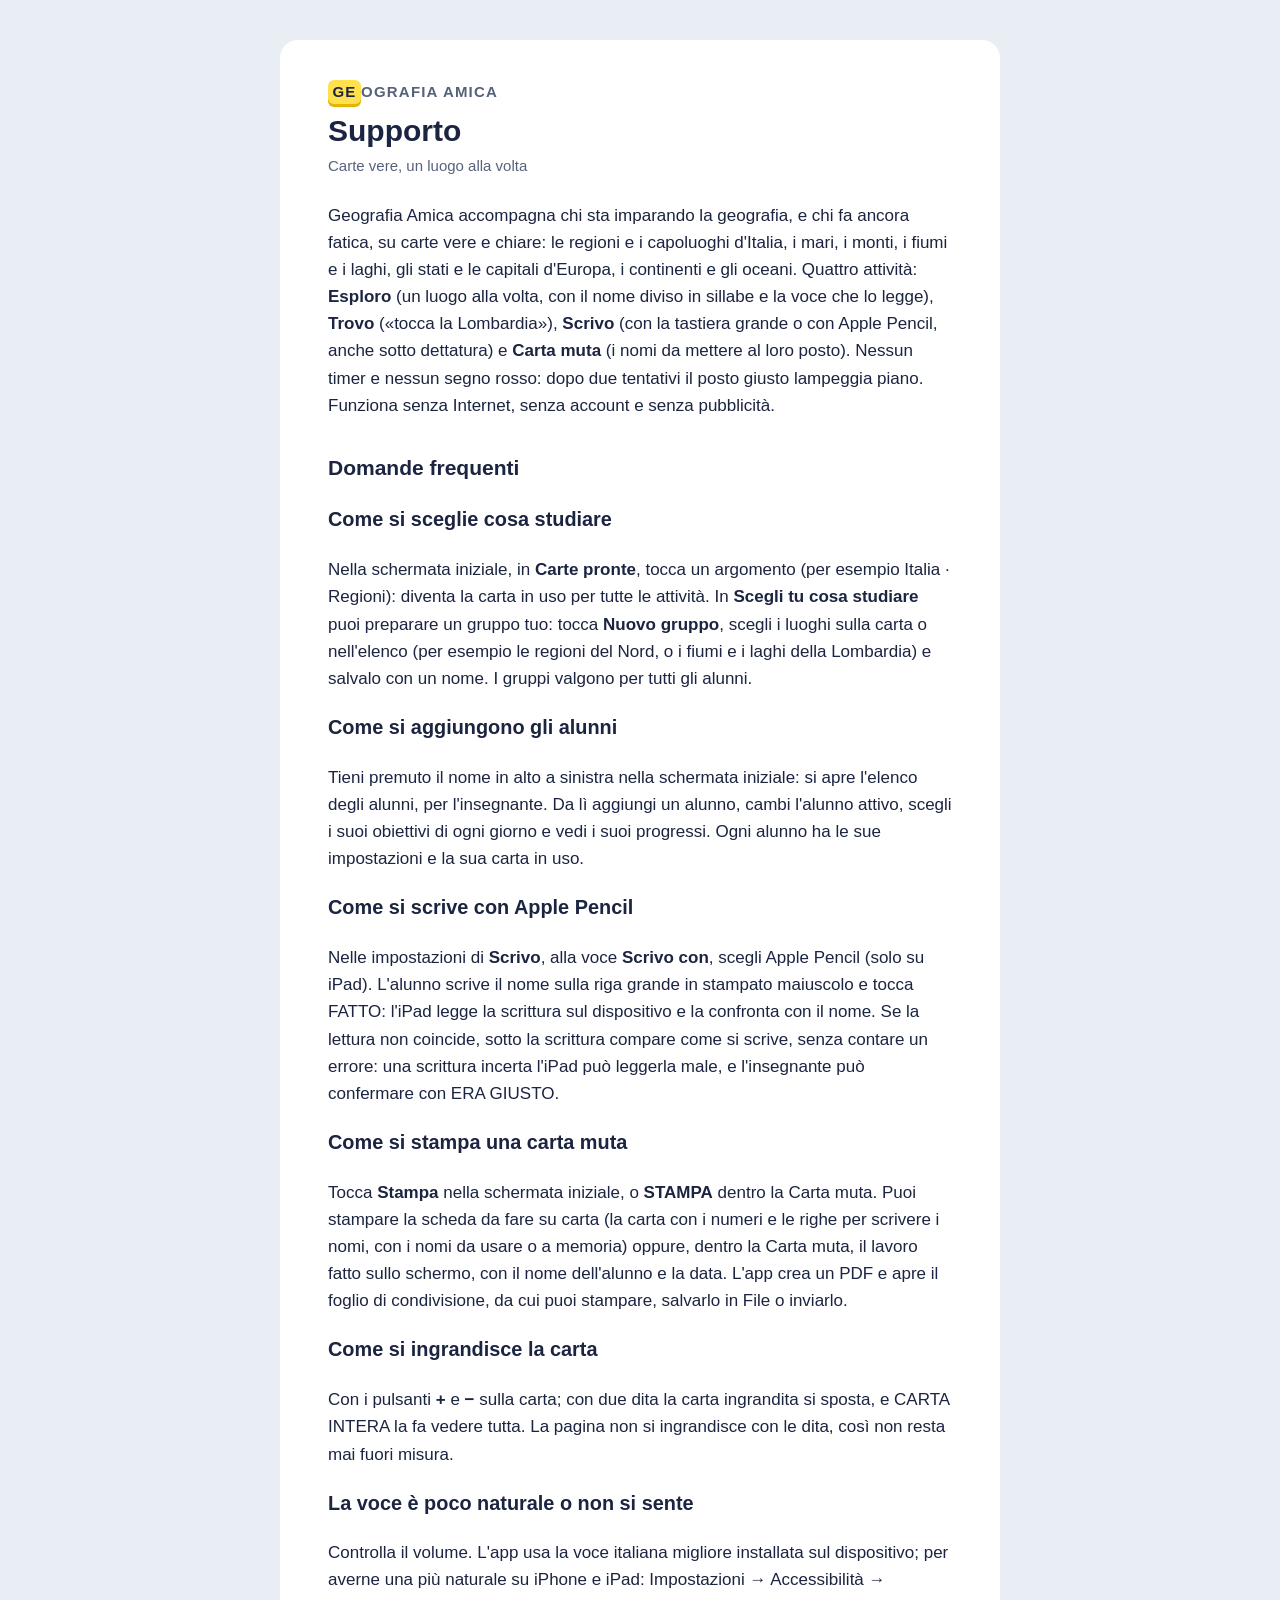
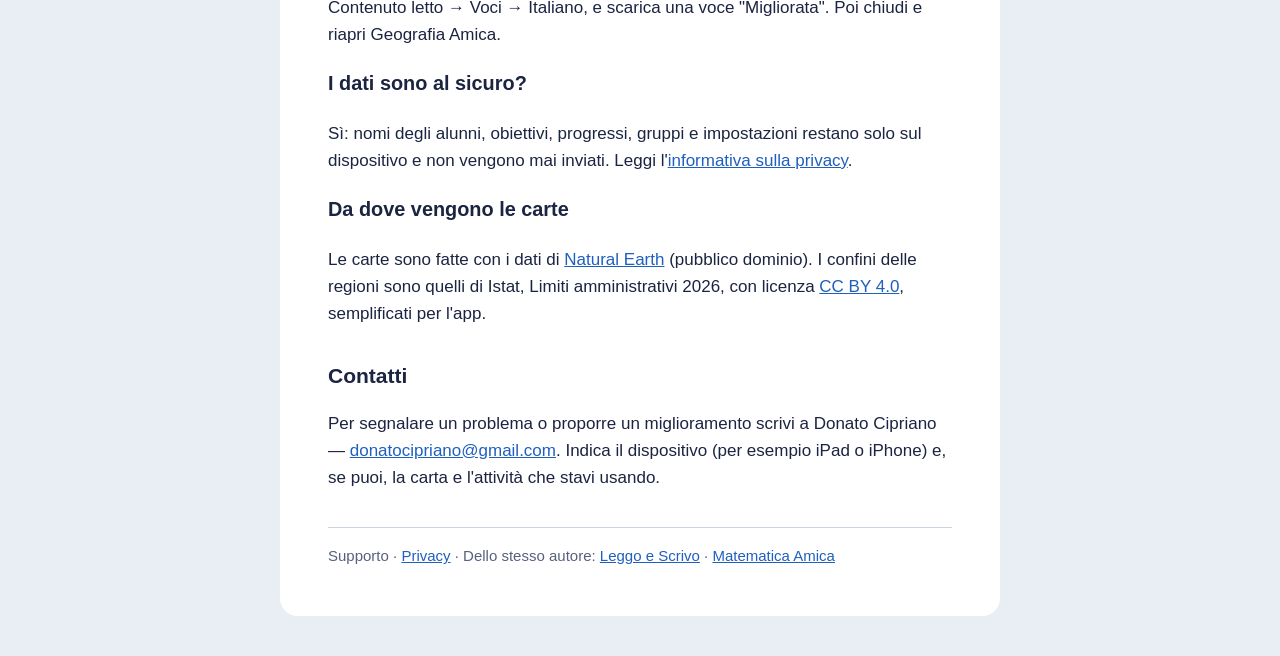
==== index.html @ 62f87521 "Geografia Amica: pagine di supporto e privacy Co-Authored-By: Claude Opus 5.5 <noreply@anthropic.com" ====
<!doctype html>
<html lang="it">
<head>
<meta charset="utf-8">
<meta name="viewport" content="width=device-width, initial-scale=1">
<meta name="color-scheme" content="light dark">
<title>Geografia Amica — Supporto</title>
<meta name="description" content="Geografia Amica: regioni, capoluoghi, fiumi, monti, stati d'Europa e continenti su carte vere. Aiuto e contatti.">
<link rel="stylesheet" href="style.css">
</head>
<body>
<main>
  <p class="brand"><b>GE</b>OGRAFIA AMICA</p>
  <h1>Supporto</h1>
  <p class="updated">Carte vere, un luogo alla volta</p>

  <p>Geografia Amica accompagna chi sta imparando la geografia, e chi fa ancora fatica, su carte vere e chiare:
  le regioni e i capoluoghi d'Italia, i mari, i monti, i fiumi e i laghi, gli stati e le capitali d'Europa,
  i continenti e gli oceani. Quattro attività: <strong>Esploro</strong> (un luogo alla volta, con il nome diviso in sillabe
  e la voce che lo legge), <strong>Trovo</strong> («tocca la Lombardia»), <strong>Scrivo</strong> (con la tastiera grande o con
  Apple Pencil, anche sotto dettatura) e <strong>Carta muta</strong> (i nomi da mettere al loro posto). Nessun timer e nessun
  segno rosso: dopo due tentativi il posto giusto lampeggia piano. Funziona senza Internet, senza account e senza pubblicità.</p>

  <h2>Domande frequenti</h2>

  <h3>Come si sceglie cosa studiare</h3>
  <p>Nella schermata iniziale, in <strong>Carte pronte</strong>, tocca un argomento (per esempio Italia · Regioni): diventa
  la carta in uso per tutte le attività. In <strong>Scegli tu cosa studiare</strong> puoi preparare un gruppo tuo: tocca
  <strong>Nuovo gruppo</strong>, scegli i luoghi sulla carta o nell'elenco (per esempio le regioni del Nord, o i fiumi e i laghi
  della Lombardia) e salvalo con un nome. I gruppi valgono per tutti gli alunni.</p>

  <h3>Come si aggiungono gli alunni</h3>
  <p>Tieni premuto il nome in alto a sinistra nella schermata iniziale: si apre l'elenco degli alunni, per l'insegnante.
  Da lì aggiungi un alunno, cambi l'alunno attivo, scegli i suoi obiettivi di ogni giorno e vedi i suoi progressi.
  Ogni alunno ha le sue impostazioni e la sua carta in uso.</p>

  <h3>Come si scrive con Apple Pencil</h3>
  <p>Nelle impostazioni di <strong>Scrivo</strong>, alla voce <strong>Scrivo con</strong>, scegli Apple Pencil (solo su iPad).
  L'alunno scrive il nome sulla riga grande in stampato maiuscolo e tocca FATTO: l'iPad legge la scrittura sul dispositivo
  e la confronta con il nome. Se la lettura non coincide, sotto la scrittura compare come si scrive, senza contare un errore:
  una scrittura incerta l'iPad può leggerla male, e l'insegnante può confermare con ERA GIUSTO.</p>

  <h3>Come si stampa una carta muta</h3>
  <p>Tocca <strong>Stampa</strong> nella schermata iniziale, o <strong>STAMPA</strong> dentro la Carta muta. Puoi stampare la
  scheda da fare su carta (la carta con i numeri e le righe per scrivere i nomi, con i nomi da usare o a memoria) oppure,
  dentro la Carta muta, il lavoro fatto sullo schermo, con il nome dell'alunno e la data. L'app crea un PDF e apre il foglio
  di condivisione, da cui puoi stampare, salvarlo in File o inviarlo.</p>

  <h3>Come si ingrandisce la carta</h3>
  <p>Con i pulsanti <strong>+</strong> e <strong>−</strong> sulla carta; con due dita la carta ingrandita si sposta, e
  CARTA INTERA la fa vedere tutta. La pagina non si ingrandisce con le dita, così non resta mai fuori misura.</p>

  <h3>La voce è poco naturale o non si sente</h3>
  <p>Controlla il volume. L'app usa la voce italiana migliore installata sul dispositivo; per averne una più naturale su iPhone e iPad:
  Impostazioni → Accessibilità → Contenuto letto → Voci → Italiano, e scarica una voce "Migliorata".
  Poi chiudi e riapri Geografia Amica.</p>

  <h3>I dati sono al sicuro?</h3>
  <p>Sì: nomi degli alunni, obiettivi, progressi, gruppi e impostazioni restano solo sul dispositivo e non vengono mai inviati.
  Leggi l'<a href="privacy.html">informativa sulla privacy</a>.</p>

  <h3>Da dove vengono le carte</h3>
  <p>Le carte sono fatte con i dati di <a href="https://www.naturalearthdata.com/">Natural Earth</a> (pubblico dominio).
  I confini delle regioni sono quelli di Istat, Limiti amministrativi 2026, con licenza
  <a href="https://creativecommons.org/licenses/by/4.0/deed.it">CC BY 4.0</a>, semplificati per l'app.</p>

  <h2>Contatti</h2>
  <p>Per segnalare un problema o proporre un miglioramento scrivi a Donato Cipriano —
  <a href="mailto:donatocipriano@gmail.com">donatocipriano@gmail.com</a>.
  Indica il dispositivo (per esempio iPad o iPhone) e, se puoi, la carta e l'attività che stavi usando.</p>

  <nav>Supporto · <a href="privacy.html">Privacy</a> · Dello stesso autore:
  <a href="https://doncip82.github.io/leggo-e-scrivo/">Leggo e Scrivo</a> ·
  <a href="https://doncip82.github.io/leggo-e-scrivo/matematica-amica/">Matematica Amica</a></nav>
</main>
</body>
</html>
---- style.css ----
/* Stesse tinte dell'app (CLAUDE.md §6), tema chiaro e scuro. Nessuna risorsa esterna. */
:root {
  --bg: #E9EEF5; --sheet: #FFFFFF; --ink: #1B2440; --muted: #56617C; --line: #CBD3E1;
  --mark: #FFE14D; --mark-edge: #E3B400; --link: #1F5FBF;
  color-scheme: light;
}
@media (prefers-color-scheme: dark) {
  :root:not([data-theme="light"]) {
    --bg: #121726; --sheet: #1B2236; --ink: #F1F3F8; --muted: #A7B0C6; --line: #303A55; --link: #86B4FF;
    color-scheme: dark;
  }
}
:root[data-theme="dark"] {
  --bg: #121726; --sheet: #1B2236; --ink: #F1F3F8; --muted: #A7B0C6; --line: #303A55; --link: #86B4FF;
  color-scheme: dark;
}

*, *::before, *::after { box-sizing: border-box; }
html { -webkit-text-size-adjust: 100%; }
body {
  margin: 0; background: var(--bg); color: var(--ink);
  font: 17px/1.6 -apple-system, BlinkMacSystemFont, "Segoe UI", Roboto, Verdana, sans-serif;
}
main {
  max-width: 720px; margin: 24px auto; padding: 28px 16px 36px;
  background: var(--sheet); border-radius: 18px;
}
@media (min-width: 760px) { main { padding: 40px 48px 48px; margin: 40px auto; } }

.brand { margin: 0 0 4px; font-size: 15px; font-weight: 700; letter-spacing: .08em; color: var(--muted); }
.brand b {
  display: inline-block; padding: 0 .3em; border-radius: 6px; color: #1B2440;
  background: var(--mark); box-shadow: 0 3px 0 var(--mark-edge);
}
h1 { margin: 8px 0 4px; font-size: 30px; line-height: 1.25; }
h2 { margin: 32px 0 8px; font-size: 21px; }
.updated { margin: 0 0 24px; color: var(--muted); font-size: 15px; }
.summary {
  margin: 20px 0; padding: 14px 18px; border-left: 5px solid var(--mark-edge);
  background: color-mix(in srgb, var(--mark) 22%, transparent); border-radius: 0 10px 10px 0;
}
ul { padding-left: 1.3em; }
li { margin: 4px 0; }
a { color: var(--link); }
nav { margin-top: 36px; padding-top: 16px; border-top: 1px solid var(--line); font-size: 15px; color: var(--muted); }
.en { margin-top: 36px; padding-top: 8px; border-top: 1px solid var(--line); color: var(--muted); font-size: 15px; }
.en h2 { color: var(--ink); font-size: 18px; }
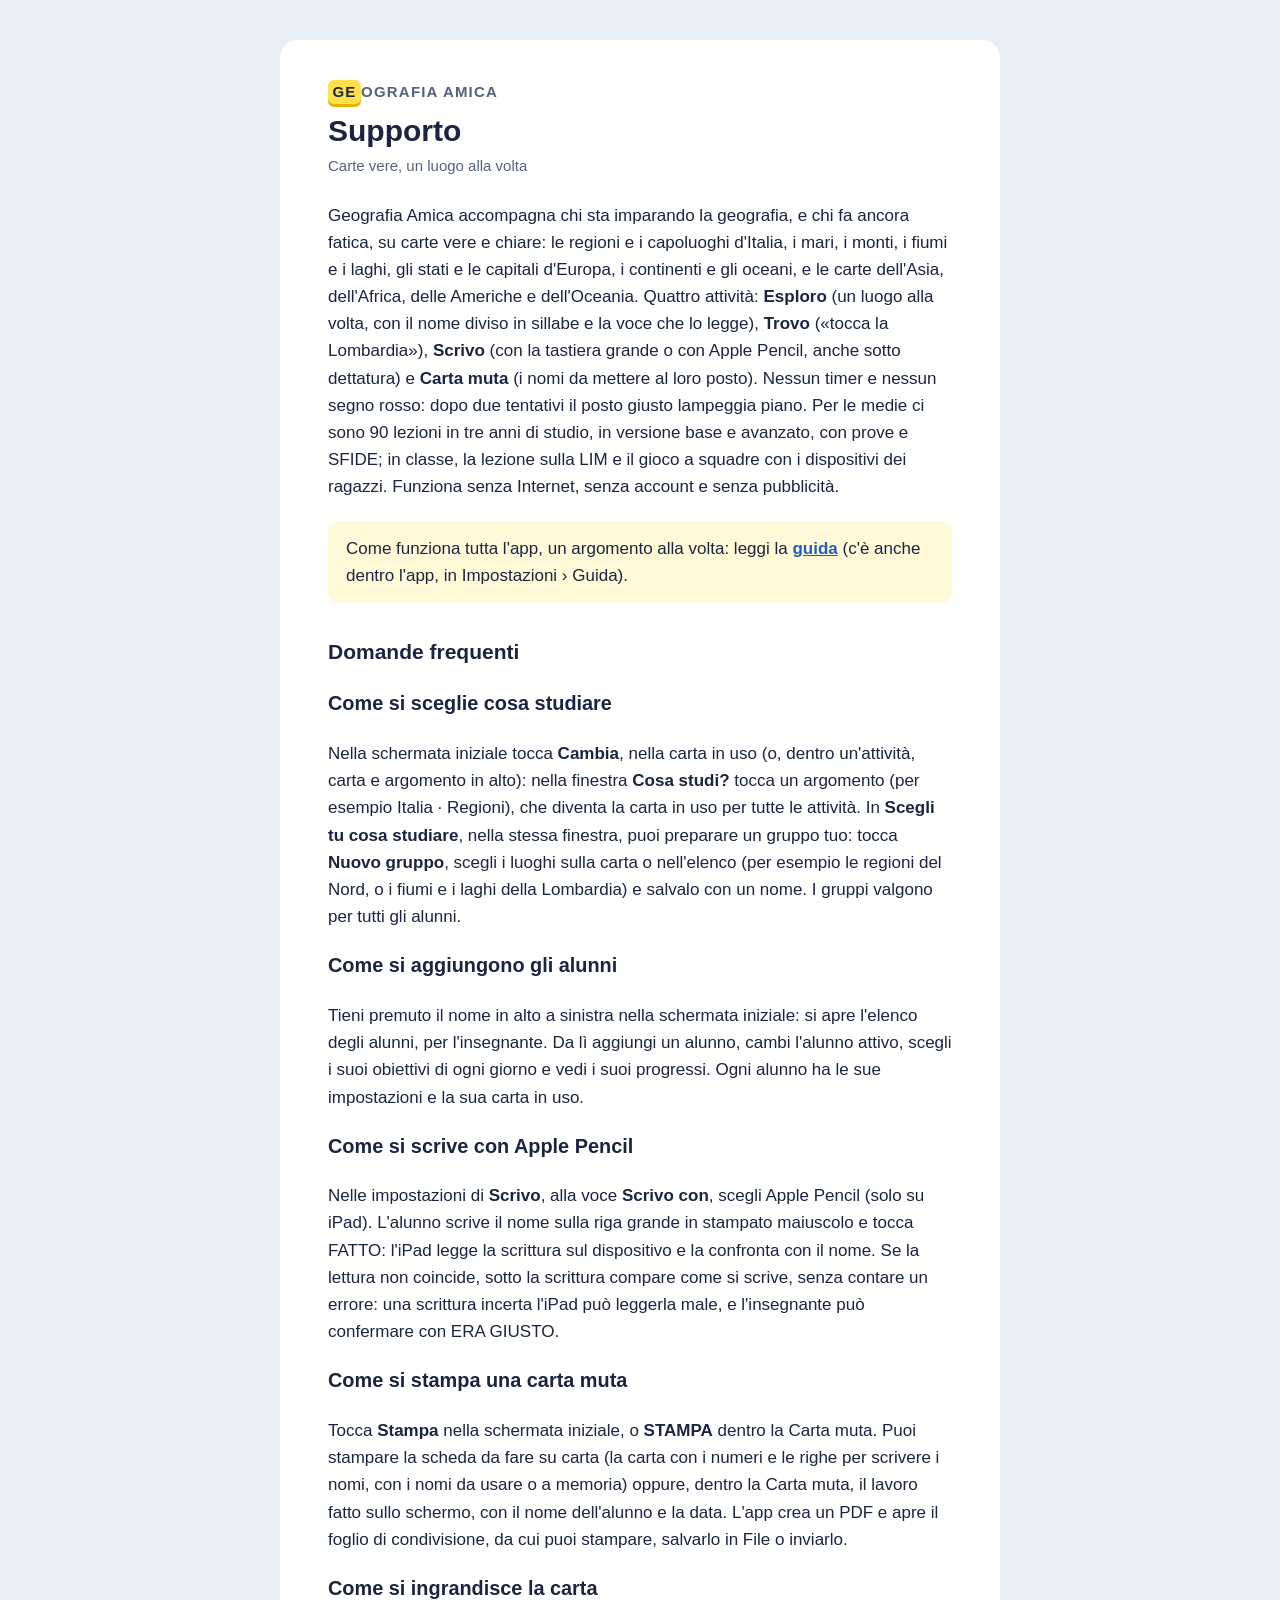
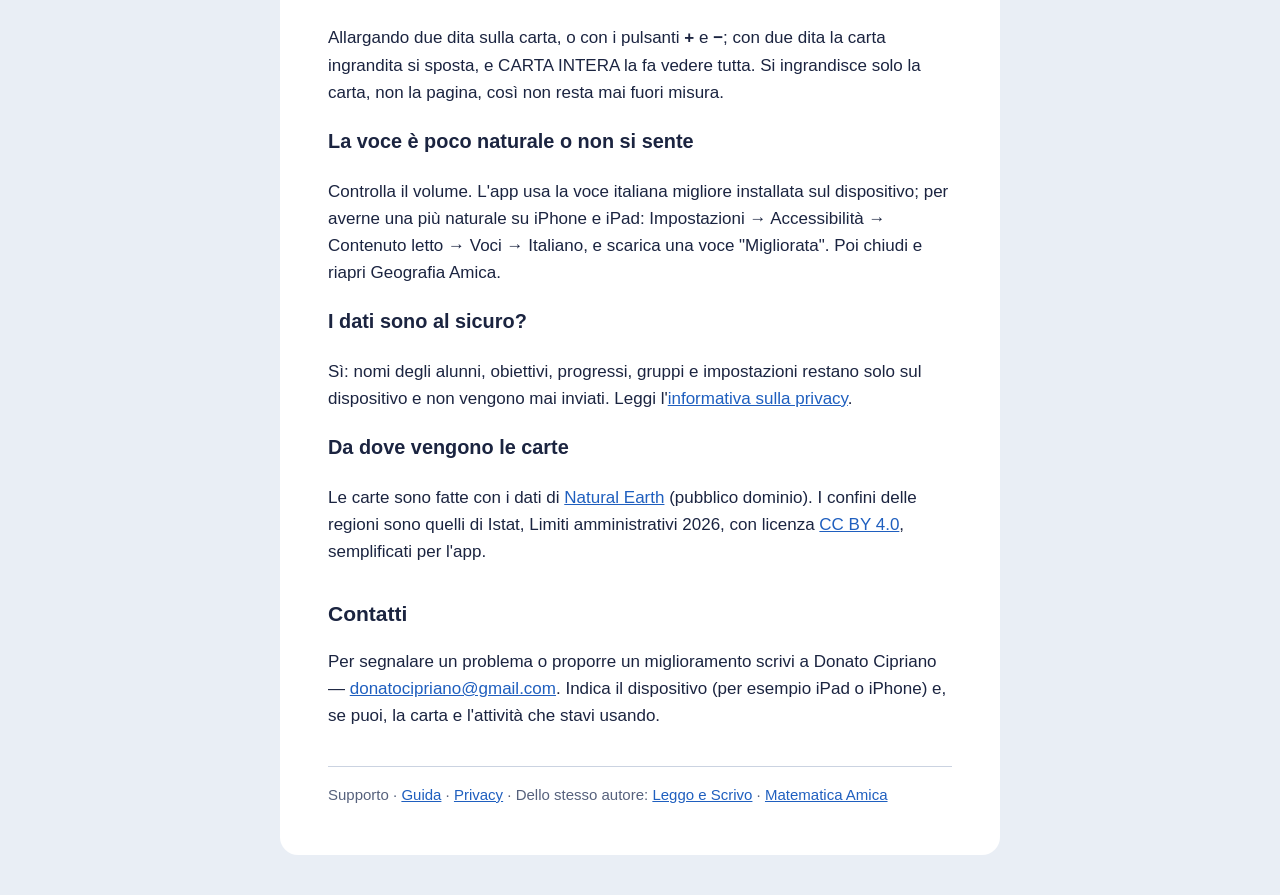
==== commit 3745a648: "Guida dell'app per il prof (guida.html, fatta dalla guida dentro l'app) con le fotografie; supporto " ====
--- a/index.html
+++ b/index.html
@@ -16,16 +16,22 @@
 
   <p>Geografia Amica accompagna chi sta imparando la geografia, e chi fa ancora fatica, su carte vere e chiare:
   le regioni e i capoluoghi d'Italia, i mari, i monti, i fiumi e i laghi, gli stati e le capitali d'Europa,
-  i continenti e gli oceani. Quattro attività: <strong>Esploro</strong> (un luogo alla volta, con il nome diviso in sillabe
+  i continenti e gli oceani, e le carte dell'Asia, dell'Africa, delle Americhe e dell'Oceania. Quattro attività: <strong>Esploro</strong> (un luogo alla volta, con il nome diviso in sillabe
   e la voce che lo legge), <strong>Trovo</strong> («tocca la Lombardia»), <strong>Scrivo</strong> (con la tastiera grande o con
   Apple Pencil, anche sotto dettatura) e <strong>Carta muta</strong> (i nomi da mettere al loro posto). Nessun timer e nessun
-  segno rosso: dopo due tentativi il posto giusto lampeggia piano. Funziona senza Internet, senza account e senza pubblicità.</p>
+  segno rosso: dopo due tentativi il posto giusto lampeggia piano. Per le medie ci sono 90 lezioni in tre anni di studio,
+  in versione base e avanzato, con prove e SFIDE; in classe, la lezione sulla LIM e il gioco a squadre con i dispositivi
+  dei ragazzi. Funziona senza Internet, senza account e senza pubblicità.</p>
+
+  <p class="guide-link">Come funziona tutta l'app, un argomento alla volta: leggi la <a href="guida.html"><strong>guida</strong></a>
+  (c'è anche dentro l'app, in Impostazioni › Guida).</p>
 
   <h2>Domande frequenti</h2>
 
   <h3>Come si sceglie cosa studiare</h3>
-  <p>Nella schermata iniziale, in <strong>Carte pronte</strong>, tocca un argomento (per esempio Italia · Regioni): diventa
-  la carta in uso per tutte le attività. In <strong>Scegli tu cosa studiare</strong> puoi preparare un gruppo tuo: tocca
+  <p>Nella schermata iniziale tocca <strong>Cambia</strong>, nella carta in uso (o, dentro un'attività, carta e argomento in
+  alto): nella finestra <strong>Cosa studi?</strong> tocca un argomento (per esempio Italia · Regioni), che diventa la carta in
+  uso per tutte le attività. In <strong>Scegli tu cosa studiare</strong>, nella stessa finestra, puoi preparare un gruppo tuo: tocca
   <strong>Nuovo gruppo</strong>, scegli i luoghi sulla carta o nell'elenco (per esempio le regioni del Nord, o i fiumi e i laghi
   della Lombardia) e salvalo con un nome. I gruppi valgono per tutti gli alunni.</p>
 
@@ -47,8 +53,8 @@
   di condivisione, da cui puoi stampare, salvarlo in File o inviarlo.</p>
 
   <h3>Come si ingrandisce la carta</h3>
-  <p>Con i pulsanti <strong>+</strong> e <strong>−</strong> sulla carta; con due dita la carta ingrandita si sposta, e
-  CARTA INTERA la fa vedere tutta. La pagina non si ingrandisce con le dita, così non resta mai fuori misura.</p>
+  <p>Allargando due dita sulla carta, o con i pulsanti <strong>+</strong> e <strong>−</strong>; con due dita la carta
+  ingrandita si sposta, e CARTA INTERA la fa vedere tutta. Si ingrandisce solo la carta, non la pagina, così non resta mai fuori misura.</p>
 
   <h3>La voce è poco naturale o non si sente</h3>
   <p>Controlla il volume. L'app usa la voce italiana migliore installata sul dispositivo; per averne una più naturale su iPhone e iPad:
@@ -69,7 +75,7 @@
   <a href="mailto:donatocipriano@gmail.com">donatocipriano@gmail.com</a>.
   Indica il dispositivo (per esempio iPad o iPhone) e, se puoi, la carta e l'attività che stavi usando.</p>
 
-  <nav>Supporto · <a href="privacy.html">Privacy</a> · Dello stesso autore:
+  <nav>Supporto · <a href="guida.html">Guida</a> · <a href="privacy.html">Privacy</a> · Dello stesso autore:
   <a href="https://doncip82.github.io/leggo-e-scrivo/">Leggo e Scrivo</a> ·
   <a href="https://doncip82.github.io/leggo-e-scrivo/matematica-amica/">Matematica Amica</a></nav>
 </main>
--- a/style.css
+++ b/style.css
@@ -45,3 +45,11 @@
 nav { margin-top: 36px; padding-top: 16px; border-top: 1px solid var(--line); font-size: 15px; color: var(--muted); }
 .en { margin-top: 36px; padding-top: 8px; border-top: 1px solid var(--line); color: var(--muted); font-size: 15px; }
 .en h2 { color: var(--ink); font-size: 18px; }
+/* La guida (guida.html): l'indice e le fotografie delle schermate */
+nav.toc { margin: 16px 0 8px; padding: 0; border: 0; font-size: 16px; color: var(--ink); }
+nav.toc ol { margin: 0; padding-left: 1.4em; }
+@media (min-width: 620px) { nav.toc ol { columns: 2; column-gap: 32px; } }
+figure { margin: 18px 0 26px; }
+figure img { display: block; width: 100%; height: auto; border-radius: 12px; border: 1px solid var(--line); }
+figcaption { margin-top: 6px; font-size: 14px; color: var(--muted); }
+.guide-link { margin: 20px 0; padding: 14px 18px; border-radius: 12px; background: color-mix(in srgb, var(--mark) 22%, transparent); }
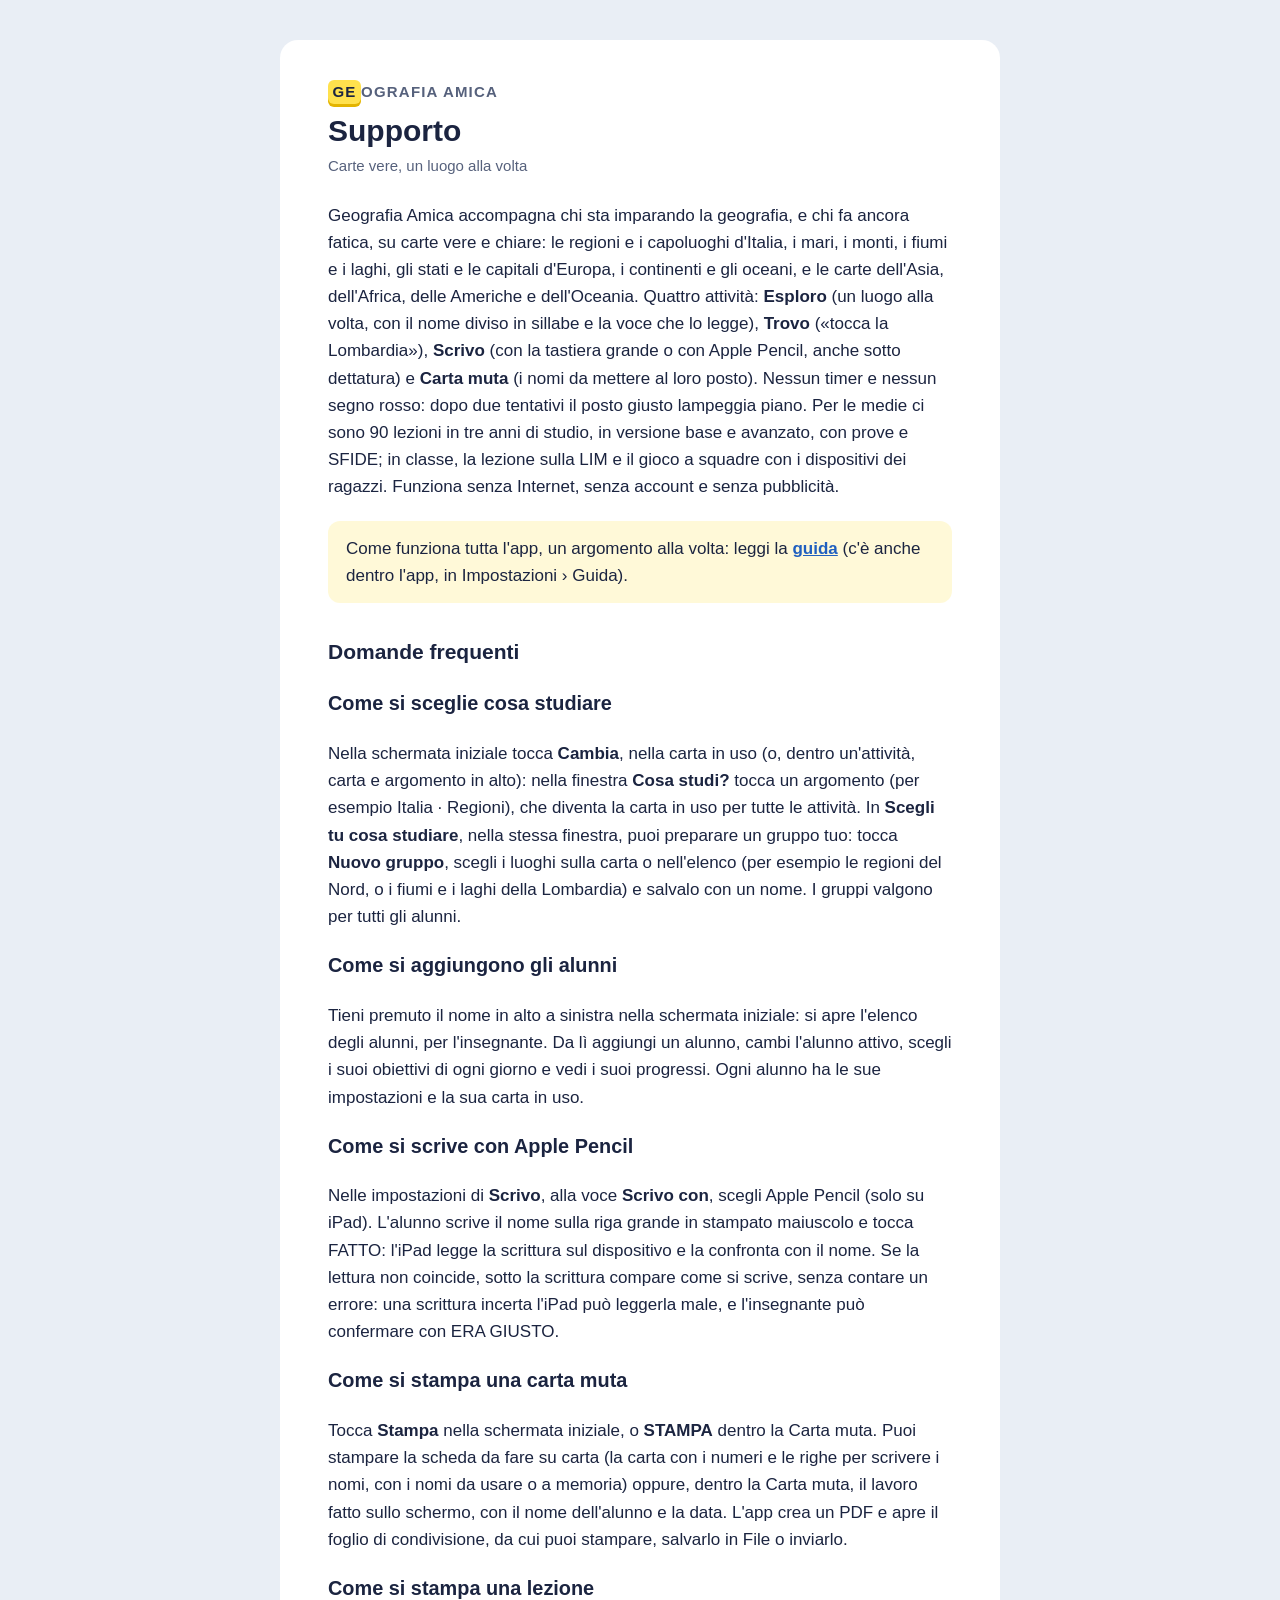
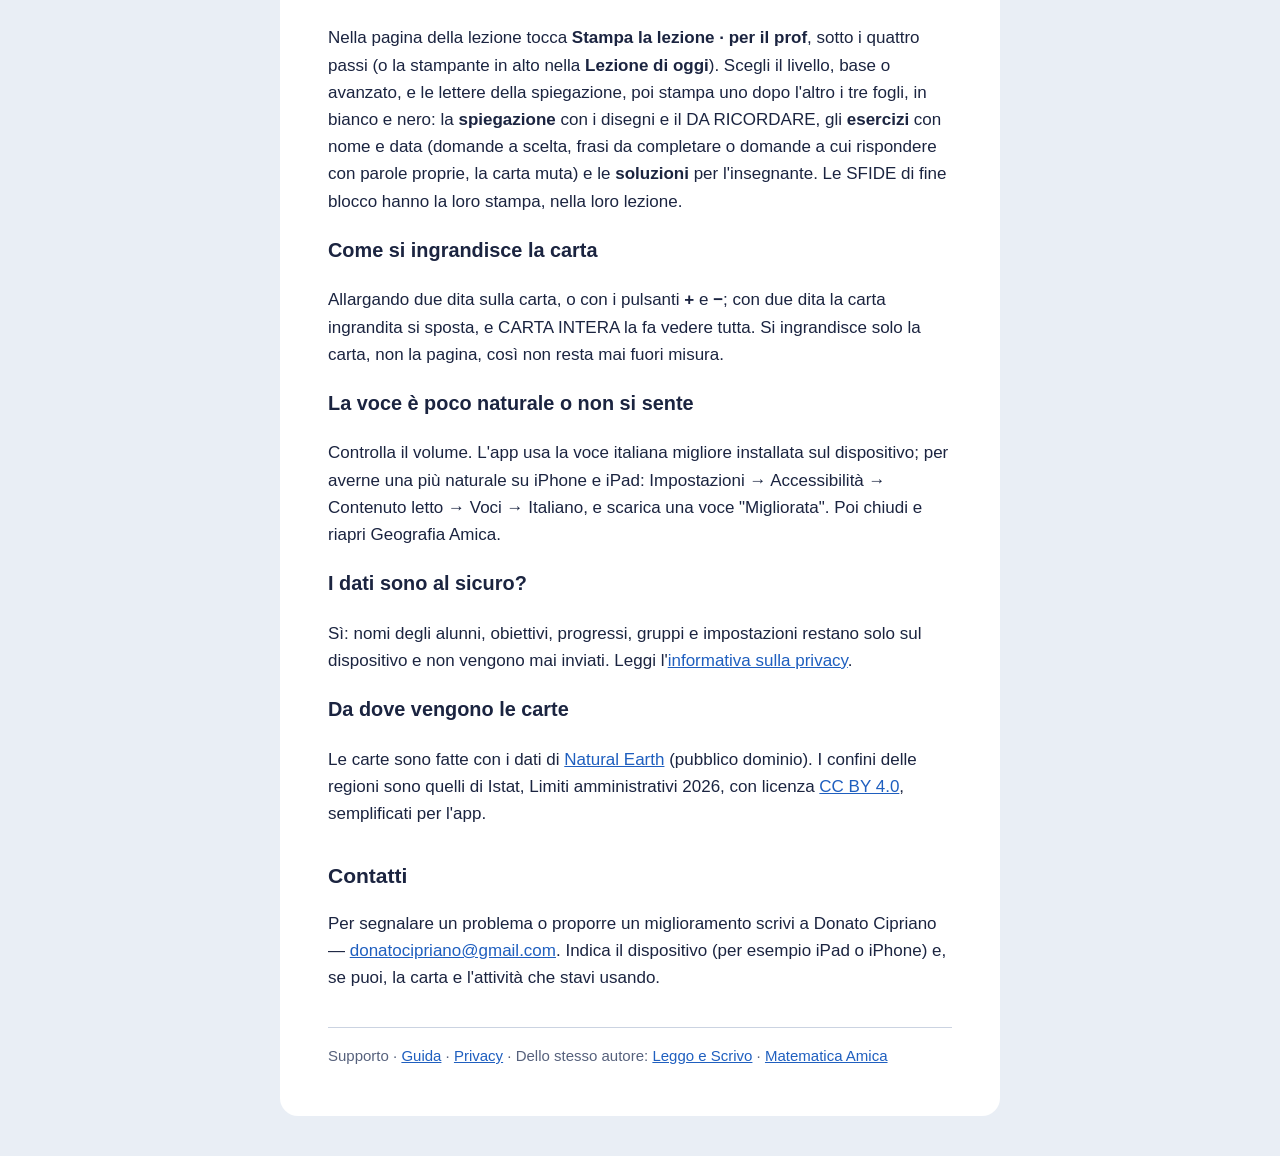
==== commit d87cef3e: "Guida e supporto per la 1.3: la lezione da stampare, l'apertura, «Tutte le lezioni». Da pubblicare c" ====
--- a/index.html
+++ b/index.html
@@ -52,6 +52,13 @@
   dentro la Carta muta, il lavoro fatto sullo schermo, con il nome dell'alunno e la data. L'app crea un PDF e apre il foglio
   di condivisione, da cui puoi stampare, salvarlo in File o inviarlo.</p>
 
+  <h3>Come si stampa una lezione</h3>
+  <p>Nella pagina della lezione tocca <strong>Stampa la lezione · per il prof</strong>, sotto i quattro passi (o la stampante
+  in alto nella <strong>Lezione di oggi</strong>). Scegli il livello, base o avanzato, e le lettere della spiegazione, poi stampa
+  uno dopo l'altro i tre fogli, in bianco e nero: la <strong>spiegazione</strong> con i disegni e il DA RICORDARE, gli
+  <strong>esercizi</strong> con nome e data (domande a scelta, frasi da completare o domande a cui rispondere con parole proprie,
+  la carta muta) e le <strong>soluzioni</strong> per l'insegnante. Le SFIDE di fine blocco hanno la loro stampa, nella loro lezione.</p>
+
   <h3>Come si ingrandisce la carta</h3>
   <p>Allargando due dita sulla carta, o con i pulsanti <strong>+</strong> e <strong>−</strong>; con due dita la carta
   ingrandita si sposta, e CARTA INTERA la fa vedere tutta. Si ingrandisce solo la carta, non la pagina, così non resta mai fuori misura.</p>
